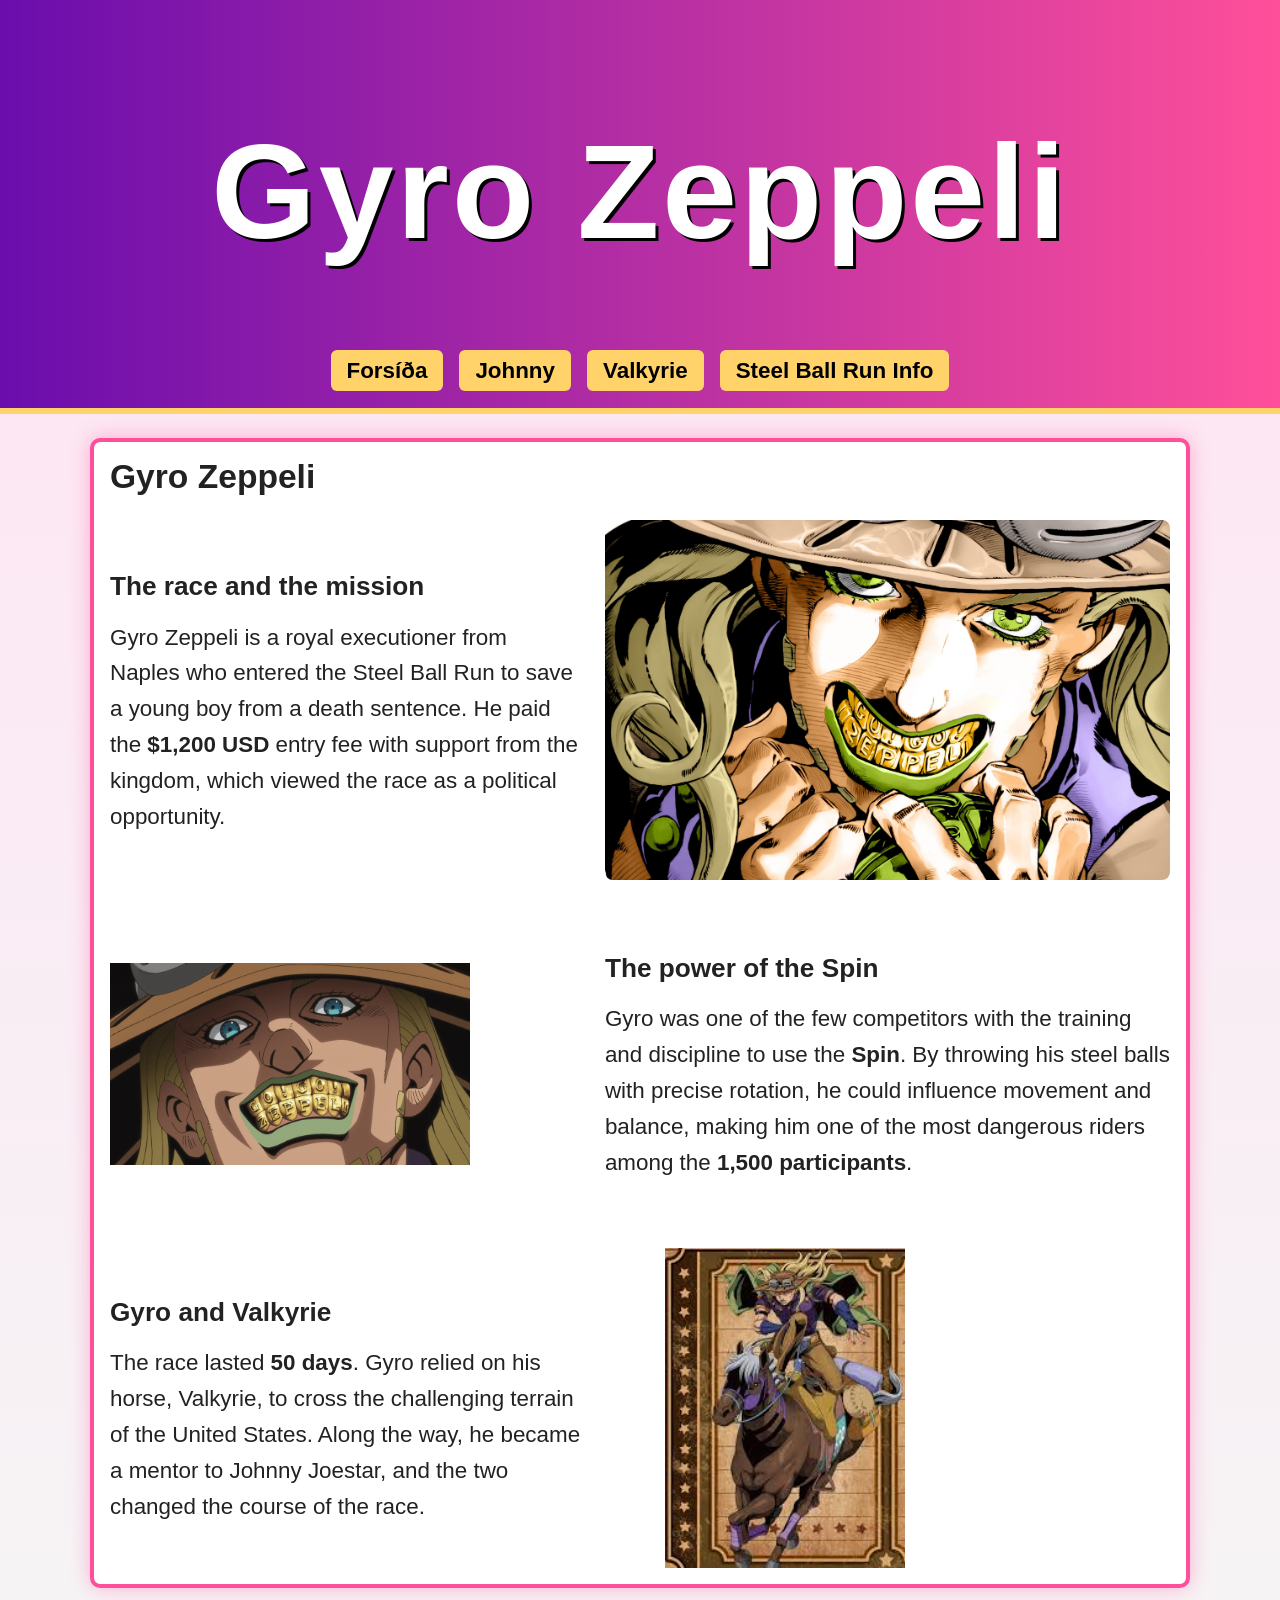
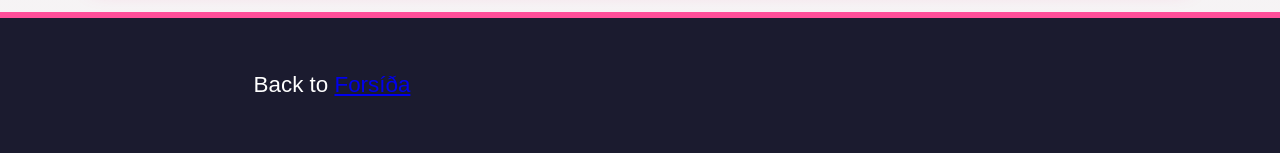
==== sbr-gyro.html @ 395ea3e7 "Add files via upload" ====
<!DOCTYPE html>
<html lang="en">
<head>
    <meta charset="UTF-8">
    <title>Gyro Zeppeli</title>
    <meta name="viewport" content="width=device-width, initial-scale=1">
    <link rel="stylesheet" href="style.css">
</head>

<body>
<header>
    <div class="logo">
        <h1>Gyro Zeppeli</h1>
    </div>
    <nav>
        <ul>
            <li><a href="index.html">Forsíða</a></li>
            <li><a href="sbr-johnny.html">Johnny</a></li>
            <li><a href="sbr-valkyrie.html">Valkyrie</a></li>
                        <li><a href="steel-ball-run-info.html">Steel Ball Run Info</a></li>
        </ul>
    </nav>
</header>

<main class="gyro-page">
    <article class="card gyro-page-card">
        <h2>Gyro Zeppeli</h2>
        <section class="gyro-feature">
            <picture class="gyro-feature-image">
                <source media="(min-width: 1280px)" srcset="Gyro2.jpg">
                <img src="gyro.jpg" alt="Gyro Zeppeli ready for the Steel Ball Run">
            </picture>
            <div class="gyro-feature-text">
                <h3>The race and the mission</h3>
                <p>
                    Gyro Zeppeli is a royal executioner from Naples who entered the Steel Ball Run
                    to save a young boy from a death sentence. He paid the <strong>$1,200 USD</strong>
                    entry fee with support from the kingdom, which viewed the race as a political
                    opportunity.
                </p>
            </div>
        </section>

        <section class="gyro-feature">
            <img class="gyro-feature-image" src="gyro3.webp" alt="Gyro using his steel balls and Spin technique">
            <div class="gyro-feature-text">
                <h3>The power of the Spin</h3>
                <p>
                    Gyro was one of the few competitors with the training and discipline to use the
                    <strong>Spin</strong>. By throwing his steel balls with precise rotation, he could
                    influence movement and balance, making him one of the most dangerous riders among
                    the <strong>1,500 participants</strong>.
                </p>
            </div>
        </section>

        <section class="gyro-feature">
            <img class="gyro-feature-image" src="Valkyrie2.jpg" alt="Valkyrie, Gyro's horse, racing across the terrain">
            <div class="gyro-feature-text">
                <h3>Gyro and Valkyrie</h3>
                <p>
                    The race lasted <strong>50 days</strong>. Gyro relied on his horse, Valkyrie, to
                    cross the challenging terrain of the United States. Along the way, he became a
                    mentor to Johnny Joestar, and the two changed the course of the race.
                </p>
            </div>
        </section>
    </article>
</main>

<footer>
    <p style="text-align:center;">Back to <a href="index.html">Forsíða</a></p>
</footer>

</body>
</html>
---- style.css ----
:root {
    --dark: #1b1b2f;
    --purple: #6a0dad;
    --pink: #ff4f9a;
    --yellow: #ffd369;
    --light: #f5f5f5;
}

* {
    box-sizing: border-box;
}

body {
    margin: 0;
    font-family: "Segoe UI", sans-serif;
    background: linear-gradient(180deg, #ffe3f3, #f5f5f5);
    color: #222;
}

body::before {
    content: "";
    position: fixed;
    inset: 0;
    background: transparent;
    z-index: -1;
}

header {
    background: linear-gradient(90deg, var(--purple), var(--pink));
    color: #fff;
    padding: 1.5rem;
    text-align: center;
    border-bottom: 6px solid var(--yellow);
}

.logo h1 {
    font-family: "Impact", "Arial Black", sans-serif;
    letter-spacing: 3px;
    text-shadow: 3px 3px 0 #000;
}

nav ul {
    list-style: none;
    padding: 0;
    margin: 1rem 0 0;
    display: flex;
    justify-content: center;
    flex-wrap: wrap;
    gap: 1rem;
}

nav a {
    background: var(--yellow);
    color: #000;
    padding: 0.5rem 1rem;
    border-radius: 6px;
    text-decoration: none;
    font-weight: bold;
}

.intro {
    width: min(100% - 2rem, 800px);
    margin: 1.5rem auto;
    padding: 1rem 0;
}

.cards {
    display: grid;
    grid-template-columns: repeat(auto-fit, minmax(min(100%, 260px), 1fr));
    gap: 1rem;
    padding: 1rem;
}

main img {
    display: block;
    max-width: 100%;
    height: auto;
}

.desert-race {
    width: min(100% - 2rem, 1100px);
    margin: 1.5rem auto;
    display: grid;
    grid-template-columns: minmax(0, 1.1fr) minmax(0, 1.9fr);
    gap: 0.75rem;
    align-items: center;
    padding: 1.2rem;
}

.desert-race h3 {
    grid-column: 1 / -1;
    margin: 0;
    font-size: 2rem;
}

.desert-race img {
    width: 100%;
    height: clamp(140px, 22vw, 220px);
    object-fit: cover;
    border-radius: 10px;
}

.desert-race p {
    margin: 0;
    font-size: 1.1rem;
    line-height: 1.6;
}

.card {
    background: #fff;
    border-radius: 10px;
    padding: 1rem;
    border: 4px solid var(--pink);
    box-shadow: 0 0 20px rgba(255, 79, 154, 0.4);
    transition: transform 0.2s ease, box-shadow 0.2s ease;
    display: flex;
    flex-direction: column;
    gap: 0.5rem;
}

footer {
    background: var(--dark);
    color: #fff;
    padding: 2rem;
    display: grid;
    grid-template-columns: 1fr 1fr;
    gap: 1rem;
    border-top: 6px solid var(--pink);
}

footer h4 {
    color: var(--yellow);
}

.card img {
    width: min(100%, 360px);
    max-height: 320px;
    object-fit: contain;
    border-radius: 8px;
    margin: 0;
}

.cards .card img {
    width: 100%;
    height: 180px;
}

.card p {
    margin: 0;
}

.gyro-page {
    width: min(100% - 2rem, 1100px);
    margin: 1.5rem auto;
}

.gyro-page-card {
    gap: 1.5rem;
}

.gyro-page-card h2,
.gyro-feature-text h3 {
    margin: 0;
}

.gyro-feature {
    display: grid;
    grid-template-columns: minmax(0, 1fr) minmax(0, 1.2fr);
    align-items: center;
    gap: 1.5rem;
}

.gyro-feature:nth-of-type(odd) .gyro-feature-image {
    order: 2;
}

.gyro-feature-image {
    display: block;
    width: 100%;
    height: clamp(200px, 30vw, 360px);
    object-fit: cover;
    border-radius: 8px;
}

.gyro-feature-image img {
    width: 100%;
    height: 100%;
    max-height: none;
    object-fit: cover;
}

.gyro-feature-text {
    display: flex;
    flex-direction: column;
    gap: 0.75rem;
    line-height: 1.6;
}

@media (max-width: 700px) {
    .desert-race {
        grid-template-columns: minmax(0, 1fr);
        gap: 0.5rem;
    }

    .desert-race h3 {
        font-size: 1.6rem;
    }

    footer {
        grid-template-columns: 1fr;
    }

    .gyro-feature {
        grid-template-columns: 1fr;
    }

    .gyro-feature:nth-of-type(odd) .gyro-feature-image {
        order: 0;
    }
}

@media (max-width: 400px) {
    header {
        padding: 1rem;
    }

    .logo h1 {
        font-size: 1.6rem;
        letter-spacing: 1px;
    }

    nav ul {
        gap: 0.75rem;
    }

    nav a {
        display: inline-block;
        padding: 0.5rem 0.75rem;
    }
}

@media screen and (min-width: 48em) {
    .col-2 {
        grid-template-columns: 1fr 1fr;
        gap: 2em;
    }

    .col-3 {
        grid-template-columns: 1fr 1fr 1fr;
        gap: 1em;
        row-gap: 1em;
    }

    .gallery {
        grid-template-columns: repeat(2, minmax(0, 1fr));
        gap: 1.2em;
    }

    header h1 {
        font-size: 4em;
    }
}

@media screen and (min-width: 60em) {
    .col-3 {
        gap: 2em;
        row-gap: 2em;
    }

    .gallery {
        grid-template-columns: repeat(3, minmax(0, 1fr));
        gap: 1.5em;
    }

    .col-21 {
        grid-template-columns: 2fr 1fr;
        gap: 2em;
    }
}

@media screen and (min-width: 80em) {
    body {
        font-size: 1.4rem;
    }

    .container {
        max-width: 80em;
        margin: 0 auto;
    }

    header h1 {
        font-size: 6em;
    }
}

@media screen and (min-width: 100em) {
    .container {
        max-width: 90em;
    }
}
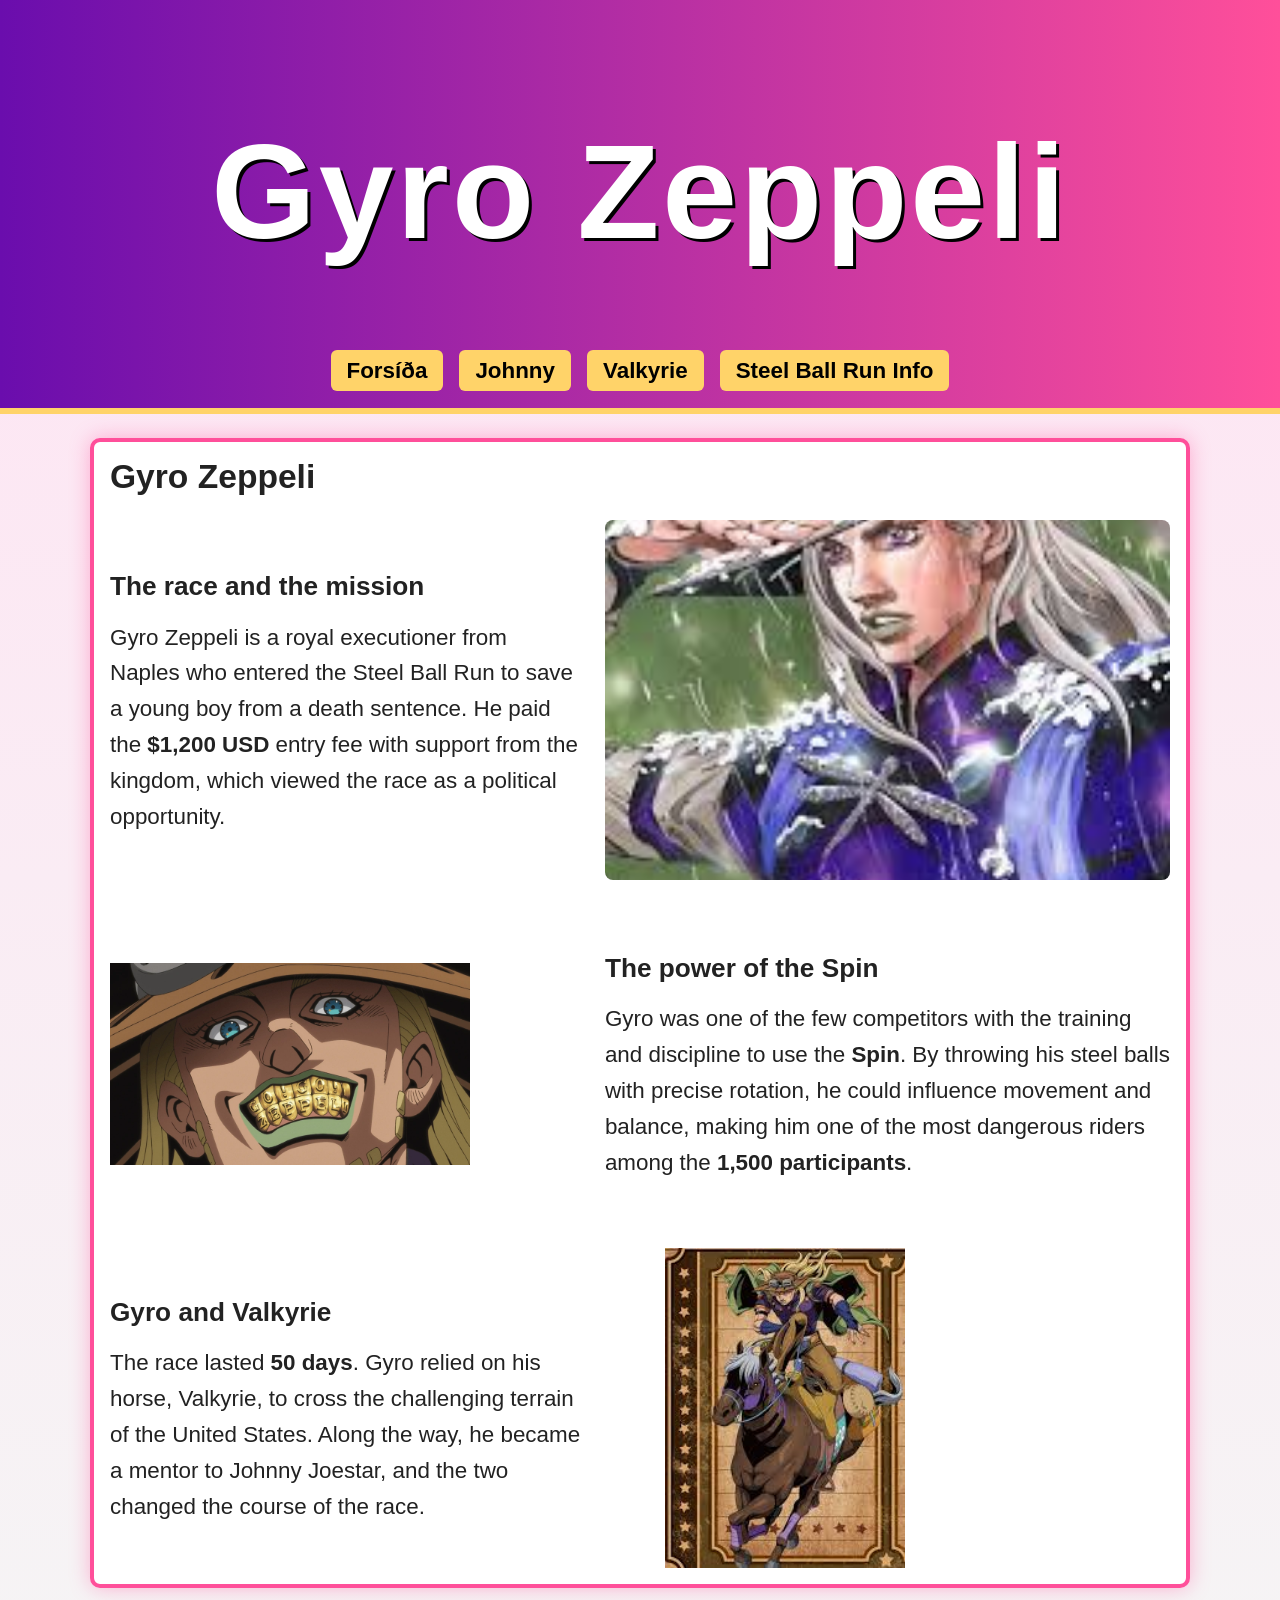
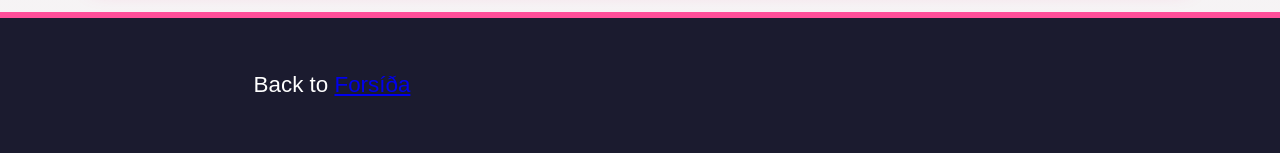
==== commit 71ab8b49: "Add files via upload" ====
--- a/sbr-gyro.html
+++ b/sbr-gyro.html
@@ -4,7 +4,7 @@
     <meta charset="UTF-8">
     <title>Gyro Zeppeli</title>
     <meta name="viewport" content="width=device-width, initial-scale=1">
-    <link rel="stylesheet" href="style.css">
+    <link rel="stylesheet" href="css/style.css">
 </head>
 
 <body>
@@ -27,8 +27,8 @@
         <h2>Gyro Zeppeli</h2>
         <section class="gyro-feature">
             <picture class="gyro-feature-image">
-                <source media="(min-width: 1280px)" srcset="Gyro2.jpg">
-                <img src="gyro.jpg" alt="Gyro Zeppeli ready for the Steel Ball Run">
+                <source media="(min-width: 1280px)" srcset="myndir-lokv/Gyro2.jpg">
+                <img src="myndir-lokv/gyro.jpg" alt="Gyro Zeppeli ready for the Steel Ball Run">
             </picture>
             <div class="gyro-feature-text">
                 <h3>The race and the mission</h3>
@@ -42,7 +42,7 @@
         </section>
 
         <section class="gyro-feature">
-            <img class="gyro-feature-image" src="gyro3.webp" alt="Gyro using his steel balls and Spin technique">
+            <img class="gyro-feature-image" src="myndir-lokv/gyro3.webp" alt="Gyro using his steel balls and Spin technique">
             <div class="gyro-feature-text">
                 <h3>The power of the Spin</h3>
                 <p>
@@ -55,7 +55,7 @@
         </section>
 
         <section class="gyro-feature">
-            <img class="gyro-feature-image" src="Valkyrie2.jpg" alt="Valkyrie, Gyro's horse, racing across the terrain">
+            <img class="gyro-feature-image" src="myndir-lokv/Valkyrie2.jpg" alt="Valkyrie, Gyro's horse, racing across the terrain">
             <div class="gyro-feature-text">
                 <h3>Gyro and Valkyrie</h3>
                 <p>
--- a/css/style.css
+++ b/css/style.css
@@ -0,0 +1,300 @@
+:root {
+    --dark: #1b1b2f;
+    --purple: #6a0dad;
+    --pink: #ff4f9a;
+    --yellow: #ffd369;
+    --light: #f5f5f5;
+}
+
+* {
+    box-sizing: border-box;
+}
+
+body {
+    margin: 0;
+    font-family: "Segoe UI", sans-serif;
+    background: linear-gradient(180deg, #ffe3f3, #f5f5f5);
+    color: #222;
+}
+
+body::before {
+    content: "";
+    position: fixed;
+    inset: 0;
+    background: transparent;
+    z-index: -1;
+}
+
+header {
+    background: linear-gradient(90deg, var(--purple), var(--pink));
+    color: #fff;
+    padding: 1.5rem;
+    text-align: center;
+    border-bottom: 6px solid var(--yellow);
+}
+
+.logo h1 {
+    font-family: "Impact", "Arial Black", sans-serif;
+    letter-spacing: 3px;
+    text-shadow: 3px 3px 0 #000;
+}
+
+nav ul {
+    list-style: none;
+    padding: 0;
+    margin: 1rem 0 0;
+    display: flex;
+    justify-content: center;
+    flex-wrap: wrap;
+    gap: 1rem;
+}
+
+nav a {
+    background: var(--yellow);
+    color: #000;
+    padding: 0.5rem 1rem;
+    border-radius: 6px;
+    text-decoration: none;
+    font-weight: bold;
+}
+
+.intro {
+    width: min(100% - 2rem, 800px);
+    margin: 1.5rem auto;
+    padding: 1rem 0;
+}
+
+.cards {
+    display: grid;
+    grid-template-columns: repeat(auto-fit, minmax(min(100%, 260px), 1fr));
+    gap: 1rem;
+    padding: 1rem;
+}
+
+main img {
+    display: block;
+    max-width: 100%;
+    height: auto;
+}
+
+.desert-race {
+    width: min(100% - 2rem, 1100px);
+    margin: 1.5rem auto;
+    display: grid;
+    grid-template-columns: minmax(0, 1.1fr) minmax(0, 1.9fr);
+    gap: 0.75rem;
+    align-items: center;
+    padding: 1.2rem;
+}
+
+.desert-race h3 {
+    grid-column: 1 / -1;
+    margin: 0;
+    font-size: 2rem;
+}
+
+.desert-race img {
+    width: 100%;
+    height: clamp(140px, 22vw, 220px);
+    object-fit: cover;
+    border-radius: 10px;
+}
+
+.desert-race p {
+    margin: 0;
+    font-size: 1.1rem;
+    line-height: 1.6;
+}
+
+.card {
+    background: #fff;
+    border-radius: 10px;
+    padding: 1rem;
+    border: 4px solid var(--pink);
+    box-shadow: 0 0 20px rgba(255, 79, 154, 0.4);
+    transition: transform 0.2s ease, box-shadow 0.2s ease;
+    display: flex;
+    flex-direction: column;
+    gap: 0.5rem;
+}
+
+footer {
+    background: var(--dark);
+    color: #fff;
+    padding: 2rem;
+    display: grid;
+    grid-template-columns: 1fr 1fr;
+    gap: 1rem;
+    border-top: 6px solid var(--pink);
+}
+
+footer h4 {
+    color: var(--yellow);
+}
+
+.card img {
+    width: min(100%, 360px);
+    max-height: 320px;
+    object-fit: contain;
+    border-radius: 8px;
+    margin: 0;
+}
+
+.cards .card img {
+    width: 100%;
+    height: 180px;
+}
+
+.card p {
+    margin: 0;
+}
+
+.gyro-page {
+    width: min(100% - 2rem, 1100px);
+    margin: 1.5rem auto;
+}
+
+.gyro-page-card {
+    gap: 1.5rem;
+}
+
+.gyro-page-card h2,
+.gyro-feature-text h3 {
+    margin: 0;
+}
+
+.gyro-feature {
+    display: grid;
+    grid-template-columns: minmax(0, 1fr) minmax(0, 1.2fr);
+    align-items: center;
+    gap: 1.5rem;
+}
+
+.gyro-feature:nth-of-type(odd) .gyro-feature-image {
+    order: 2;
+}
+
+.gyro-feature-image {
+    display: block;
+    width: 100%;
+    height: clamp(200px, 30vw, 360px);
+    object-fit: cover;
+    border-radius: 8px;
+}
+
+.gyro-feature-image img {
+    width: 100%;
+    height: 100%;
+    max-height: none;
+    object-fit: cover;
+}
+
+.gyro-feature-text {
+    display: flex;
+    flex-direction: column;
+    gap: 0.75rem;
+    line-height: 1.6;
+}
+
+@media (max-width: 700px) {
+    .desert-race {
+        grid-template-columns: minmax(0, 1fr);
+        gap: 0.5rem;
+    }
+
+    .desert-race h3 {
+        font-size: 1.6rem;
+    }
+
+    footer {
+        grid-template-columns: 1fr;
+    }
+
+    .gyro-feature {
+        grid-template-columns: 1fr;
+    }
+
+    .gyro-feature:nth-of-type(odd) .gyro-feature-image {
+        order: 0;
+    }
+}
+
+@media (max-width: 400px) {
+    header {
+        padding: 1rem;
+    }
+
+    .logo h1 {
+        font-size: 1.6rem;
+        letter-spacing: 1px;
+    }
+
+    nav ul {
+        gap: 0.75rem;
+    }
+
+    nav a {
+        display: inline-block;
+        padding: 0.5rem 0.75rem;
+    }
+}
+
+@media screen and (min-width: 48em) {
+    .col-2 {
+        grid-template-columns: 1fr 1fr;
+        gap: 2em;
+    }
+
+    .col-3 {
+        grid-template-columns: 1fr 1fr 1fr;
+        gap: 1em;
+        row-gap: 1em;
+    }
+
+    .gallery {
+        grid-template-columns: repeat(2, minmax(0, 1fr));
+        gap: 1.2em;
+    }
+
+    header h1 {
+        font-size: 4em;
+    }
+}
+
+@media screen and (min-width: 60em) {
+    .col-3 {
+        gap: 2em;
+        row-gap: 2em;
+    }
+
+    .gallery {
+        grid-template-columns: repeat(3, minmax(0, 1fr));
+        gap: 1.5em;
+    }
+
+    .col-21 {
+        grid-template-columns: 2fr 1fr;
+        gap: 2em;
+    }
+}
+
+@media screen and (min-width: 80em) {
+    body {
+        font-size: 1.4rem;
+    }
+
+    .container {
+        max-width: 80em;
+        margin: 0 auto;
+    }
+
+    header h1 {
+        font-size: 6em;
+    }
+}
+
+@media screen and (min-width: 100em) {
+    .container {
+        max-width: 90em;
+    }
+}
